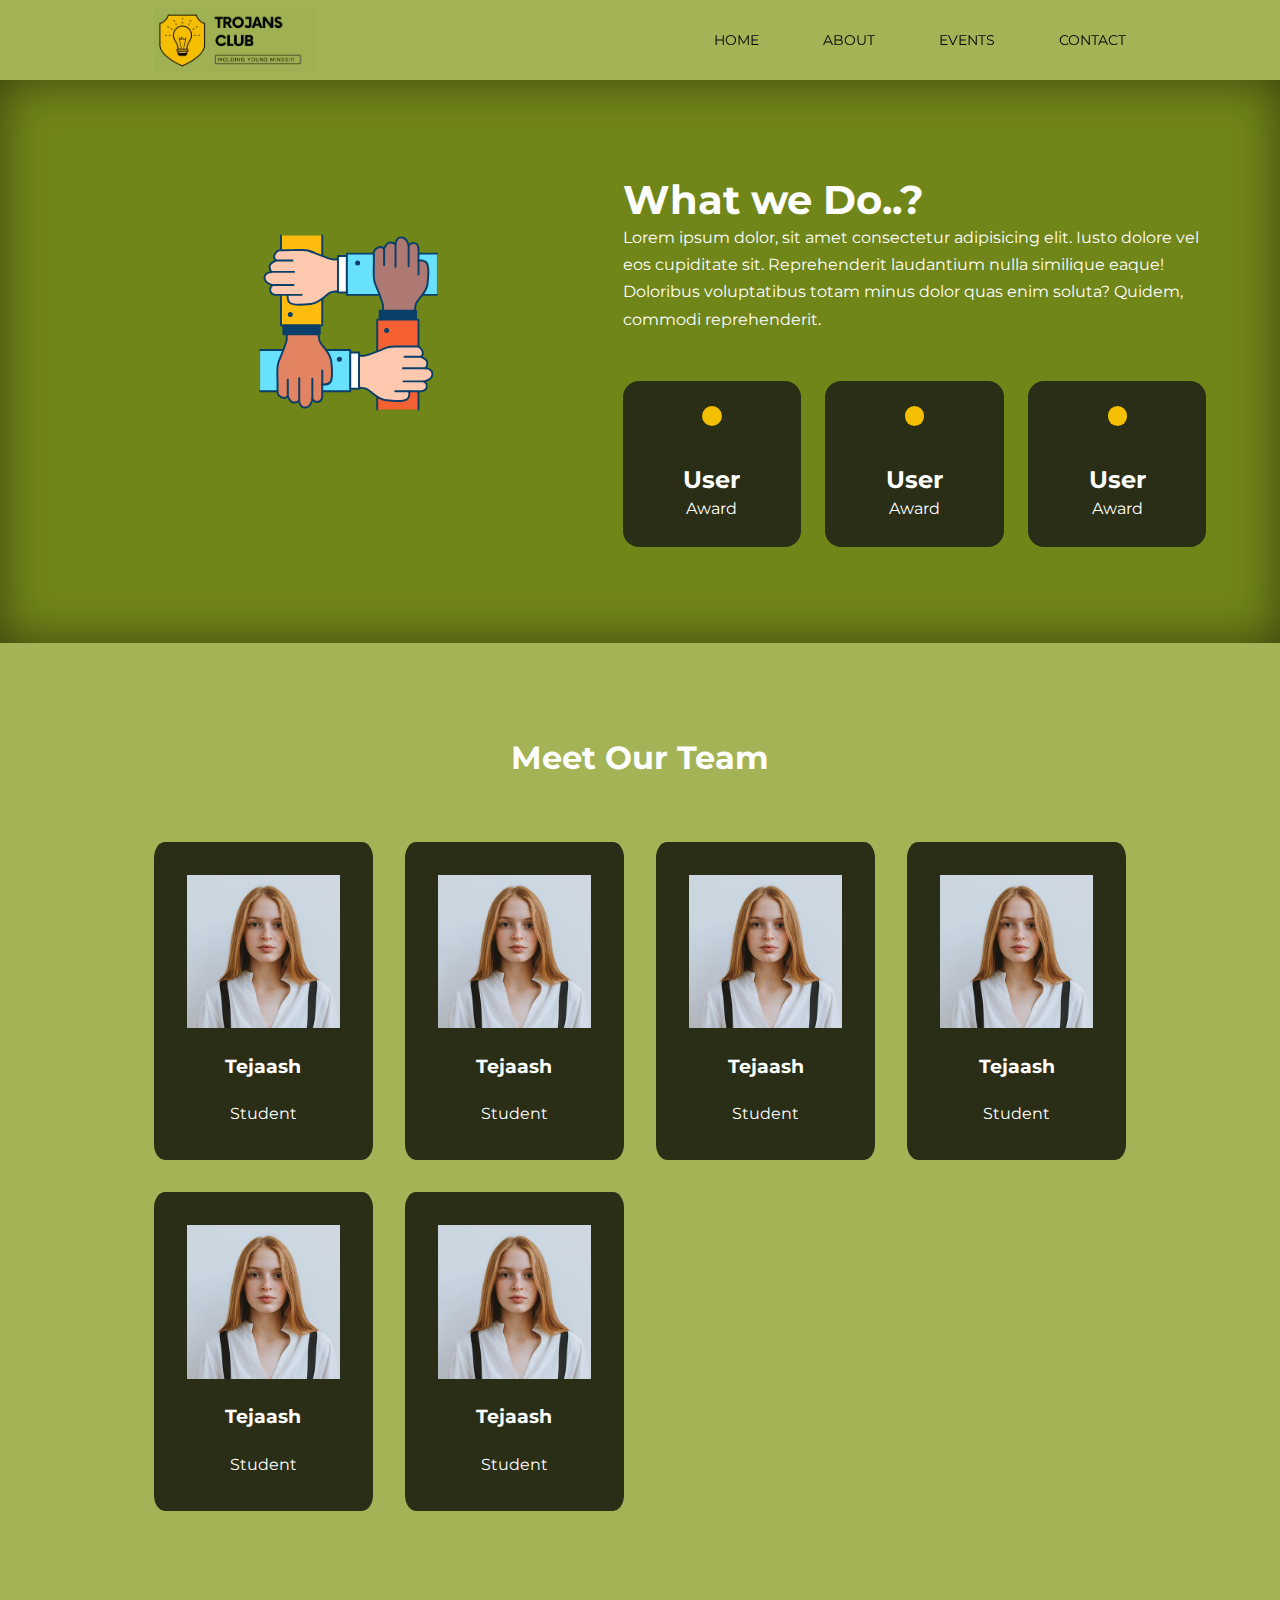
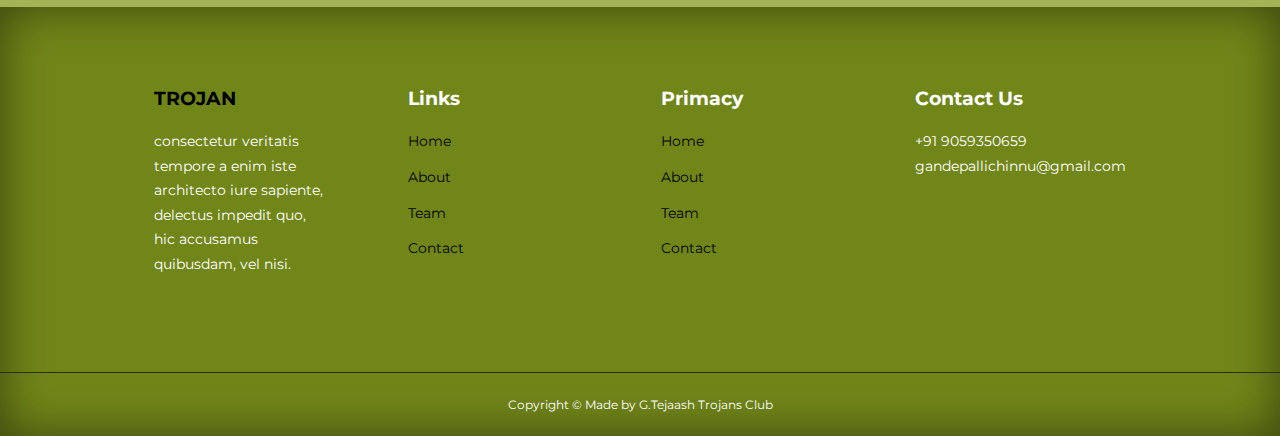
==== about.html @ a079856e "Add files via upload" ====
<!DOCTYPE html>
<!--[if lt IE 7]>      <html class="no-js lt-ie9 lt-ie8 lt-ie7"> <![endif]-->
<!--[if IE 7]>         <html class="no-js lt-ie9 lt-ie8"> <![endif]-->
<!--[if IE 8]>         <html class="no-js lt-ie9"> <![endif]-->
<!--[if gt IE 8]>      <html class="no-js"> <!--<![endif]-->
<html>
    <head>
        <meta charset="utf-8">
        <meta http-equiv="X-UA-Compatible" content="IE=edge">
        <title>  </title>
        <meta name="description" content="">
        <meta name="viewport" content="width=device-width, initial-scale=1">
        <link rel="stylesheet" href="style.css">
        <link rel="stylesheet" href="about.css">


        <!-- icons -->
        <link rel="stylesheet" href="https://unicons.iconscout.com/release/v4.0.0/css/line.css">
        <!-- Font -->
        <link rel="preconnect" href="https://fonts.googleapis.com">
        <link rel="preconnect" href="https://fonts.gstatic.com" crossorigin>
        <link href="https://fonts.googleapis.com/css2?family=Montserrat:wght@300;400;500;600;700;800;900&display=swap" rel="stylesheet">
        
    </head>
    <body>

<!--================================================  NAVBAR ===================================================================-->

        <nav>
            <div class="container nav__container">
                <a href="index.html"><img src="images/ezgif.com-gif-maker.gif" height="64" width="64" alt=""></a>
                <ul class="nav__menu">
                    <li><a href="index.html">HOME</a></li>
                    <li><a href="about.html">ABOUT</a></li>
                    <li><a href="index.html#events">EVENTS</a></li>
                    <li><a href="index.html">CONTACT</a></li>
                </ul>
                <button id="open-menu-btn"><i class="uil uil-list-ul"></i></button>
                <button id="close-menu-btn"><i class="uil uil-multiply"></i></button>
            </div>
        </nav>
  <!--================================================ Achievements ===================================================================-->
      <section class="about__achievements">
     <div class="container about__achievements-container">
        <div class="about__achievements__left">
            <img src="images/Team building _Outline.svg" alt="">

        </div>
        <div class="about__achievements__right">
            <h1>What we Do..?</h1>
            <p>Lorem ipsum dolor, sit amet consectetur adipisicing elit. Iusto dolore vel eos cupiditate sit. Reprehenderit laudantium nulla similique eaque! Doloribus voluptatibus totam minus dolor quas enim soluta? Quidem, commodi reprehenderit.</p>
            <div class="achievements__cards">
                <article class="achievements__card">
                    <span class="achievement__icons">
                        <i class="uil uil-user"></i>
                    </span>
                    <h3>User</h3>
                    <p>Award</p>
                </article>

                <article class="achievements__card">
                    <span class="achievement__icons">
                        <i class="uil uil-user"></i>
                    </span>
                    <h3>User</h3>
                    <p>Award</p>
                </article>

                <article class="achievements__card">
                    <span class="achievement__icons">
                        <i class="uil uil-user"></i>
                    </span>
                    <h3>User</h3>
                    <p>Award</p>
                </article>
            </div>
        
        
        </div>


        </div>
      </section>


  <!--================================================ Team ===================================================================-->

      <section class="team">
        <h2>Meet Our Team</h2>
        <div class="container team__container">
            <article class="team__member">
                <div class="team__member-image">
                    <img src="images/tm7.jpg" alt="">
                </div>
                <div class="team__member-info">
                    <h4>Tejaash</h4>
                    <p>Student</p>
                </div>
                <div class="team__member-socials">
                    <a href=""><i class="uil uil-instagram"></i></a>
                </div>
            </article>

            <article class="team__member">
                <div class="team__member-image">
                    <img src="images/tm7.jpg" alt="">
                </div>
                <div class="team__member-info">
                    <h4>Tejaash</h4>
                    <p>Student</p>
                </div>
                <div class="team__member-socials">
                    <a href=""><i class="uil uil-instagram"></i></a>
                </div>
            </article>

            <article class="team__member">
                <div class="team__member-image">
                    <img src="images/tm7.jpg" alt="">
                </div>
                <div class="team__member-info">
                    <h4>Tejaash</h4>
                    <p>Student</p>
                </div>
                <div class="team__member-socials">
                    <a href=""><i class="uil uil-instagram"></i></a>
                </div>
            </article>

            <article class="team__member">
                <div class="team__member-image">
                    <img src="images/tm7.jpg" alt="">
                </div>
                <div class="team__member-info">
                    <h4>Tejaash</h4>
                    <p>Student</p>
                </div>
                <div class="team__member-socials">
                    <a href=""><i class="uil uil-instagram"></i></a>
                </div>
            </article>

            <article class="team__member">
                <div class="team__member-image">
                    <img src="images/tm7.jpg" alt="">
                </div>
                <div class="team__member-info">
                    <h4>Tejaash</h4>
                    <p>Student</p>
                </div>
                <div class="team__member-socials">
                    <a href=""><i class="uil uil-instagram"></i></a>
                </div>
            </article>

            <article class="team__member">
                <div class="team__member-image">
                    <img src="images/tm7.jpg" alt="">
                </div>
                <div class="team__member-info">
                    <h4>Tejaash</h4>
                    <p>Student</p>
                </div>
                <div class="team__member-socials">
                    <a href=""><i class="uil uil-instagram"></i></a>
                </div>
            </article>
        </div>

      </section>





<!--================================================ Footer===================================================================-->


<footer>
    <div class="container footer__container">
        <div class="footer__1">
            <a href="index.html" class="footer__logo"><h4>TROJAN</h4></a>
            <p>
             consectetur veritatis tempore a enim iste architecto iure sapiente, delectus impedit quo, hic accusamus quibusdam, vel nisi.
            </p>
        </div>

        <div class="footer__2">
            <h4>Links</h4>
            <ul class="links">
                <li><a href="index.html">Home</a></li>
                <li><a href="index.html">About</a></li>
                <li><a href="index.html">Team</a></li>
                <li><a href="index.html">Contact</a></li>

            </ul>
        </div>

        <div class="footer__3">
            <h4>Primacy</h4>
            <ul class="privacy">
                <li><a href="index.html">Home</a></li>
                <li><a href="index.html">About</a></li>
                <li><a href="index.html">Team</a></li>
                <li><a href="index.html">Contact</a></li>

            </ul>
        </div>

        <div class="footer__4">
            <h4>Contact Us</h4>
            <div>
                <p>+91 9059350659</p>
                <p>gandepallichinnu@gmail.com</p>
            </div>
            <ul class="footer__socials">
                <li>
                    <a href=""><i class="uil uil-facebook"></i></a>
                </li>
                <li>
                    <a href=""><i class="uil uil-linkedin"></i></a>
                </li>
                <li>
                    <a href=""><i class="uil uil-instagram"></i></a>
                </li>
                <li>
                    <a href=""><i class="uil uil-twitter"></i></a>
                </li>
            </ul>
    

        </div>

        
       

    </div>
    <div class="footer__copyright">
        <small>Copyright &copy; Made by <span>G.Tejaash</span> Trojans Club</small>
    </div>
</footer>





<script src="navscroll.js"></script>





       
    </body>
</html>
---- style.css ----
*{
    margin: 0;
    padding: 0;
    border: 0;
    outline: 0;
    text-decoration: none;
    list-style: none;
    box-sizing: border-box;
}
html{
    scroll-behavior: smooth;
}

:root{

    --primary: #a3b355;
    --secondary: #f5bf01;
    --tertiary: #2a2e16;
    --quaternary: #dbdd8a;
    --quinary: #718619;
    --container-width-lg: 76%;
    --container-width-md: 90%;
    --container-width-sm: 94%;

    --transition: all 400ms ease;
}
body{
    font-family: 'Montserrat', sans-serif;
    line-height: 1.7;
    color: white;
    background-color: var(--primary);
}
.container{
    width: var(--container-width-lg);
    margin: 0 auto;
}
section{
    padding: 6rem 0;
}
section h2{
    text-align: center;
    margin-bottom: 4rem;

}
h1,
h2,
h3,
h4,
h5{
    line-height: 1.2;
}


h1{
    font-size: 2.5rem;
}
h2{
    font-size: 2rem;
}
h3{
    font-size: 1.5rem;
}
h4{
    font-size: 1.2rem;
}
a{
    color: black;
}
img{
    width: 100%;
    display: block;
    object-fit: cover;
}
.btn{
    display: inline-block;
    background: var(--tertiary);
    color: white;
    border-radius: 30px;
    padding: 1rem 2rem;
    /* border: 1px solid transparent; */
    font-weight: 500;
    transition: var(--transition)
}
.btn:hover{
    background: var(--tertiary);
    color: white;
    box-shadow: 0 8px 16px 0 rgba(0,0,0,0.2), 0 15px 20px 0 rgba(0,0,0,0.19);
}
.btn-primary{
    background: var(--tertiary);
    color: white;
    border-radius: 30px;
}
.btn-primary:hover{
    box-shadow: 0px 0px 10px rgba(0,0,0,0.5);
    box-shadow: 0 8px 16px 0 rgba(0,0,0,0.2), 0 15px 20px 0 rgba(0,0,0,0.19);

}





/*===========================================================NAVBAR============================================================ */


nav{
    background: transparent;
    width: 100vw;
    height: 5rem;
    position: fixed;
    top: 0;
    z-index: 11;
}
.window-scroll{
    background-color: var(--primary);
    box-shadow: 0 1rem 1rem rgba(0,0,0,0.3);
    /* transition: var(--transition); */
}

.nav__container{
    display: flex;
    align-items: center;
    justify-content: space-between;
    height: 100%;
}
nav button{
    display: none;
}
.nav__menu{
    display: flex;
    gap: 4rem;
    align-items: center

}
.nav__menu a{
    font-size: 0.9rem;
    transition: var(--transition);
}
.nav__menu a:hover{
    color: white;
    width: 100%;
}




/* <!--================================================ HEADER  ===================================================================--> */

header{
    position: relative;
    top: 5rem;
    overflow: hidden;
    height: 70vh;
    margin-bottom: 5rem;
    color: whitesmoke;
}
.header__container{
    display: grid;
    grid-template-columns: 1fr 1fr;
    align-items: center;
    gap: 5rem;
    height: 100%;
}
.header__left p{
    margin: 1rem 0 2.4rem;
}



/*=========================================================== CATEGORIES ============================================================ */


.categories{
    background-color: var(--quinary);
    height: 31rem;
    box-shadow: inset 0 0 3rem rgba(0, 0, 0, 0.5);

}
.categories h1{
    line-height :1;
    margin-bottom: 3rem;
}
.categories__container{
    display: grid;
    grid-template-columns: 40% 60%;
    /* gap: 4rem; */
    
}
.categories__left
{
    margin-right: 4rem;;
}
.categories__left p{

    margin: 1rem 0 3rem;
}
.categories__right{
    display:grid;
    grid-template-columns: repeat(3, 1fr);
    gap: 1.2rem;

}
.category{
    background-color: var(--tertiary);
    padding: 2rem;
    border-radius: 2rem;
    transition: var(--transition);
}
.category:hover{
    box-shadow: 0 3rem 3rem rgba(0, 0, 0, 0.3);
    z-index: 1;
}

/* .category:nth-child(2) .category__icon{
    background-color: var(--tertiary);
}
.category:nth-child(1) .category__icon{
    background-color: var(--tertiary);
}
.category:nth-child(3) .category__icon{
    background-color: var(--tertiary);
}
.category:nth-child(4) .category__icon{
    background-color: var(--tertiary);
} */
.category__icon{
    background-color: var(--secondary);
    padding: 0.7rem;
    border-radius:1.5rem;
    color:var(--tertiary);
    font-size: 1.5rem;
}
.category h5{
    margin: 2rem 0 1rem;
} 
.category p{
    font-size: 0.85rem;
}



/*=========================================================== CATEGORIES ============================================================ */

.courses{
    margin-top: 10rem;
}
.courses__container{
    display: grid;
    grid-template-columns: repeat(3, 1fr);
    gap: 2rem;
}
.course{
    background-color: var(--quinary);
    text-align: center;
    border: 1px solid transparent;
    transition: var(--transition);
}
.course:hover{
    border-color: var(--quinary);
    background: transparent;
}
.ccourse__info{
    padding: 2rem;
}
.ccourse__info p{
    margin: 1.2rem 0 2rem;
    font-size: 0.9rem;
}


/*=========================================================== FAQs ============================================================ */

.faqs{
    background-color: var(--quinary);
    box-shadow: inset 0 0 3rem rgba(0, 0, 0, 0.5);
}
.faqs__container{
    display: grid;
    grid-template-columns: 1fr 1fr;
    gap: 1rem;
}
.faq{
    padding: 1rem;
    display: flex;
    align-items: center;
    gap: 1.4rem;
    height: fit-content;
    background:var(--tertiary);
    cursor: pointer;
}
.faq h4{
    font-size: 1rem;
    line-height: 2.2;
}
.faq__icon{
    align-self: flex-start;
    font-size: 1.2rem;
}
.faq p{
    margin-top: 0.8rem;
    display: none;
}
.faq.open p{
    display: block;
}

/*=========================================================== Events ============================================================ */


.testimonials__container{
    overflow-x: hidden ;
    position: relative;
    margin-bottom: 5rem;
}
.testimonial{
    padding-top: 2rem;
}
.avatar{
    width: 30rem;
    height: 15rem;
    border-radius: 0%;
    overflow: hidden;
    margin: 0 auto 1rem;
    border: 1px solid var(--tertiary);   
}
.testimonial__info{
    text-align: center;
}
.testimonial__body {
    padding:2rem;
    background: var(--tertiary);
    margin-top: 3rem;

}


/*=========================================================== footer =========================================================== */




footer{
    background-color: var(--quinary);
    padding-top: 5rem;
    font-size: 0.9rem;
    box-shadow: inset 0 0 3rem rgba(0, 0, 0, 0.5);


}

.footer__container{

    display: grid;
    grid-template-columns: repeat(4, 1fr);
    gap: 5rem;
}
.footer__container > div h4{
    margin-bottom: 1.2rem;
}

.footer__1 p{
    margin: 0 0 2rem;
}
footer ul li{
    margin-bottom: 0.7rem;
}
footer ul li:hover{
text-decoration: underline;
}
.footer__socials{
    display: flex;
    gap:1rem;
    font-size: 1.5rem;
    margin-top:2rem ;
    
}
.footer__socials a{
    color: var(--tertiary);
    font-size: 1.5rem;

}


.footer__copyright{
    text-align: center;
    margin-top: 4rem;
    padding: 1.2rem;
    border-top: 1px solid var(--tertiary);
}

/* =================================================TABLET MEDIA QUIERY ============================ */

@media screen and (max-width: 1024px)
{



.btn{
    background: var(--tertiary);
    color: white;
    box-shadow: 0 8px 16px 0 rgba(0,0,0,0.2), 0 15px 20px 0 rgba(0,0,0,0.19);
}

.btn-primary{
    box-shadow: 0px 0px 10px rgba(0,0,0,0.5);
    box-shadow: 0 8px 16px 0 rgba(0,0,0,0.2), 0 15px 20px 0 rgba(0,0,0,0.19);

}
    .container{
        width:var(--container-width-md)
    }
    h1{
        font-size: 2.2rem;
    }
    h2{
        font-size: 1.7rem;
    }
    h3{
        font-size: 1.4rem;
    }
    h4{
        font-size: 1.2rem;}



    nav button{
        display: inline-block;
        background: transparent;
        font-size: 1.8rem;
        color: var(--tertiary);
        cursor: pointer;
    }
    nav button#close-menu-btn{
        display: none;
    }
    .nav__menu{
        position: fixed;
        top:5rem;
        right: 5%;
        height: fit-content;
        width:18rem;
        flex-direction: column;
        gap: 0;
        display:none;

    }
    .nav__menu li{
        width:100%;
        height:5.8rem;

    }
      .nav__menu li a{
        background:var(--tertiary);
        color: var(--quaternary);
        box-shadow: -4rem 6rem 10rem rgba(0, 0, 0, 0.6);
        width: 100%;
        height: 100%;
        display:grid;
        place-items: center;

    }
    .nav__menu li a:hover{
        background: var(--quinary);
        color: var(--tertiary);
    }


/*======================= header=========     */

header{
    height: 62vh;
margin-bottom: 4rem;
}
.header__container{
    gap: 0;
    padding-bottom: 3rem;

}


/*======================= CATEGORIES =========     */
.categories{
    height: auto;
}
.categories__container{
    display: grid;
    grid-template-columns: 1fr;
    gap: 3rem;
}
.categories__left{
    margin-right: 0;
}

/*======================= DAILY =========     */
.courses{
    margin-top: 0;
}
.courses__container{
    grid-template-columns: 1fr 1fr;
}

/*======================= FAQs =========     */
.faqs__container{
    grid-template-columns: 1fr;
}
.faq{
    padding: 1.5rem;

}

/*======================= Footer =========     */
.footer__container{
    grid-template-columns: 1fr 1fr;
}
.avatar{
    width: 20rem;
    height: 15rem;
}

}





/* ================================================= MOBILE MEDIA QUIERY ============================ */
@media screen and (max-width: 600px)
{
    
    .container{
        width:var(--container-width-sm)
    }
/* ===================NAVBAR=========== */

    .nav__menu{
        right: 3%;
    }

    /* =================== HEADER =========== */
    header{
        height:100vh;
    }
    .header__container{
        grid-template-columns: 1fr;
        text-align: center;
        margin-top: 0;
    }
.header__left p{
    margin-bottom:1.3rem;
}

    /* =================== CATEGORIES =========== */
.categories__right{
    grid-template-columns: 1fr 1fr;
    gap: 0.7rem;
}
.category{
    padding:1rem;
    border-radius: 1rem;
}
.category__icon{
    margin-top: 0px;
    height: 3;
    display: inline-block;
}


    /* =================== COURSES =========== */

    .courses__container{

        grid-template-columns: 1fr;
    }

        /* =================== EVNETS=========== */

        .testimonial__body{
            padding: 1.2em;
        }
        .swiper-wrapper{
          grid-template-columns: 1fr;
        }


        /* =================== FOOTER=========== */

        .footer__container{
            grid-template-columns: 1fr;
            text-align: center;
            gap: 2rem;
        }
        .footer__1 p{
            margin: 1rem auto;
        }
        .footer__socials{
            justify-content: center;
        }



}
---- about.css ----
:root{

    --primary: #a3b355;
    --secondary: #f5bf01;
    --tertiary: #2a2e16;
    --quaternary: #dbdd8a;
    --quinary: #718619;
    --container-width-lg: 76%;
    --container-width-md: 90%;
    --container-width-sm: 94%;

    --transition: all 400ms ease;
}


.about__achievements {
    background-color: var(--quinary);
        box-shadow: inset 0 0 3rem rgba(0,0,0,0.5);


  margin-top: 5rem;
}
.about__achievements-container {
    display: grid;
    grid-template-columns: 40% 60%;
    gap:5rem;
}

.about__achievements-right > p{
    margin:1.6rem 0 2.5rem;
}
.achievements__cards{
    display: grid;
    grid-template-columns: repeat(3, 1fr);
    grid-gap: 1.5rem;
    margin-top: 3rem;
}
.achievements__card{
    background-color:var(--tertiary);
    padding:1.6rem;
    border-radius:1rem;
    text-align:center;
    transition: var(--transition);
}
.achievements__card:hover{
   background:var(--tertiary);
   box-shadow: 0 3rem 3rem rgba(0,0,0,0.3);
}
.achievement__icons{
    background-color: var(--secondary);
    color: var(--tertiary);
    padding:0.6rem;
    border-radius:2rem;
    display:inline-block;
    margin-bottom: 2rem;
    font-size:1.5rem;
}


/* ================TEAM============================ */

.team{
    background-color: var(--primary);
    /* box-shadow: inset 0 0 3rem rgba(0,0,0,0.5); */
}
.team__container{
    display: grid;
    grid-template-columns: repeat(4, 1fr);
    gap:2rem;
}
.team__member{
    background-color: var(--tertiary);
    padding:2rem;
    border: 1px solid transparent;
    transition: var(--transition);
    position: relative;
    overflow: hidden;
    border-radius:5%;
}
.team__member:hover{
    background-color: transparent;
    border-color: var(--quaternary);
}
/* .team__member-image img{
    filter: saturate(0);
}
.team__member-image img:hover{
    filter: saturate(1);
} */
.team__member-info *{
    text-align: center;
    margin-top: 1.4em;

}
.team__member-info p{
   color: white;
}
.team__member-socials{
position: absolute;
top: 50%;
transform: translateY(-50%);
right: -100%;
display: flex;
flex-direction: column;
background-color: var(--tertiary);

border-radius: 1rem 0 0 1rem;
transition: var(--transition);

}
.team__member:hover
.team__member-socials{
right:0;
}
.team__member-socials a{
    padding: 1rem;
    color: var(--secondary);
}




/* ================TABLETS============================ */

@media screen and (max-width:1024px)
{
    .about__achievements{
        margin-top: 5rem;
    }
    .about__achievements-container{
        grid-template-columns: 1fr;
        gap: 4rem;
    }
    .team__container{
        grid-template-columns: repeat(3, 1fr);
        gap:1.5rem;
    }
    .team__member{
        padding: 1rem;
    }
}


/* ================phones============================ */

@media screen and (max-width:600px)
{
    .achievements__cards{
        grid-template-columns: 1fr 1fr;
        gap:0.7rem;
    }
    .team__container{
        grid-template-columns: 1fr 1fr;
        gap:0.7rem;
    }
    .team__member{
        padding: 0;
    }
    .team__member p{
        margin-bottom: 1.5rem;
    }
}
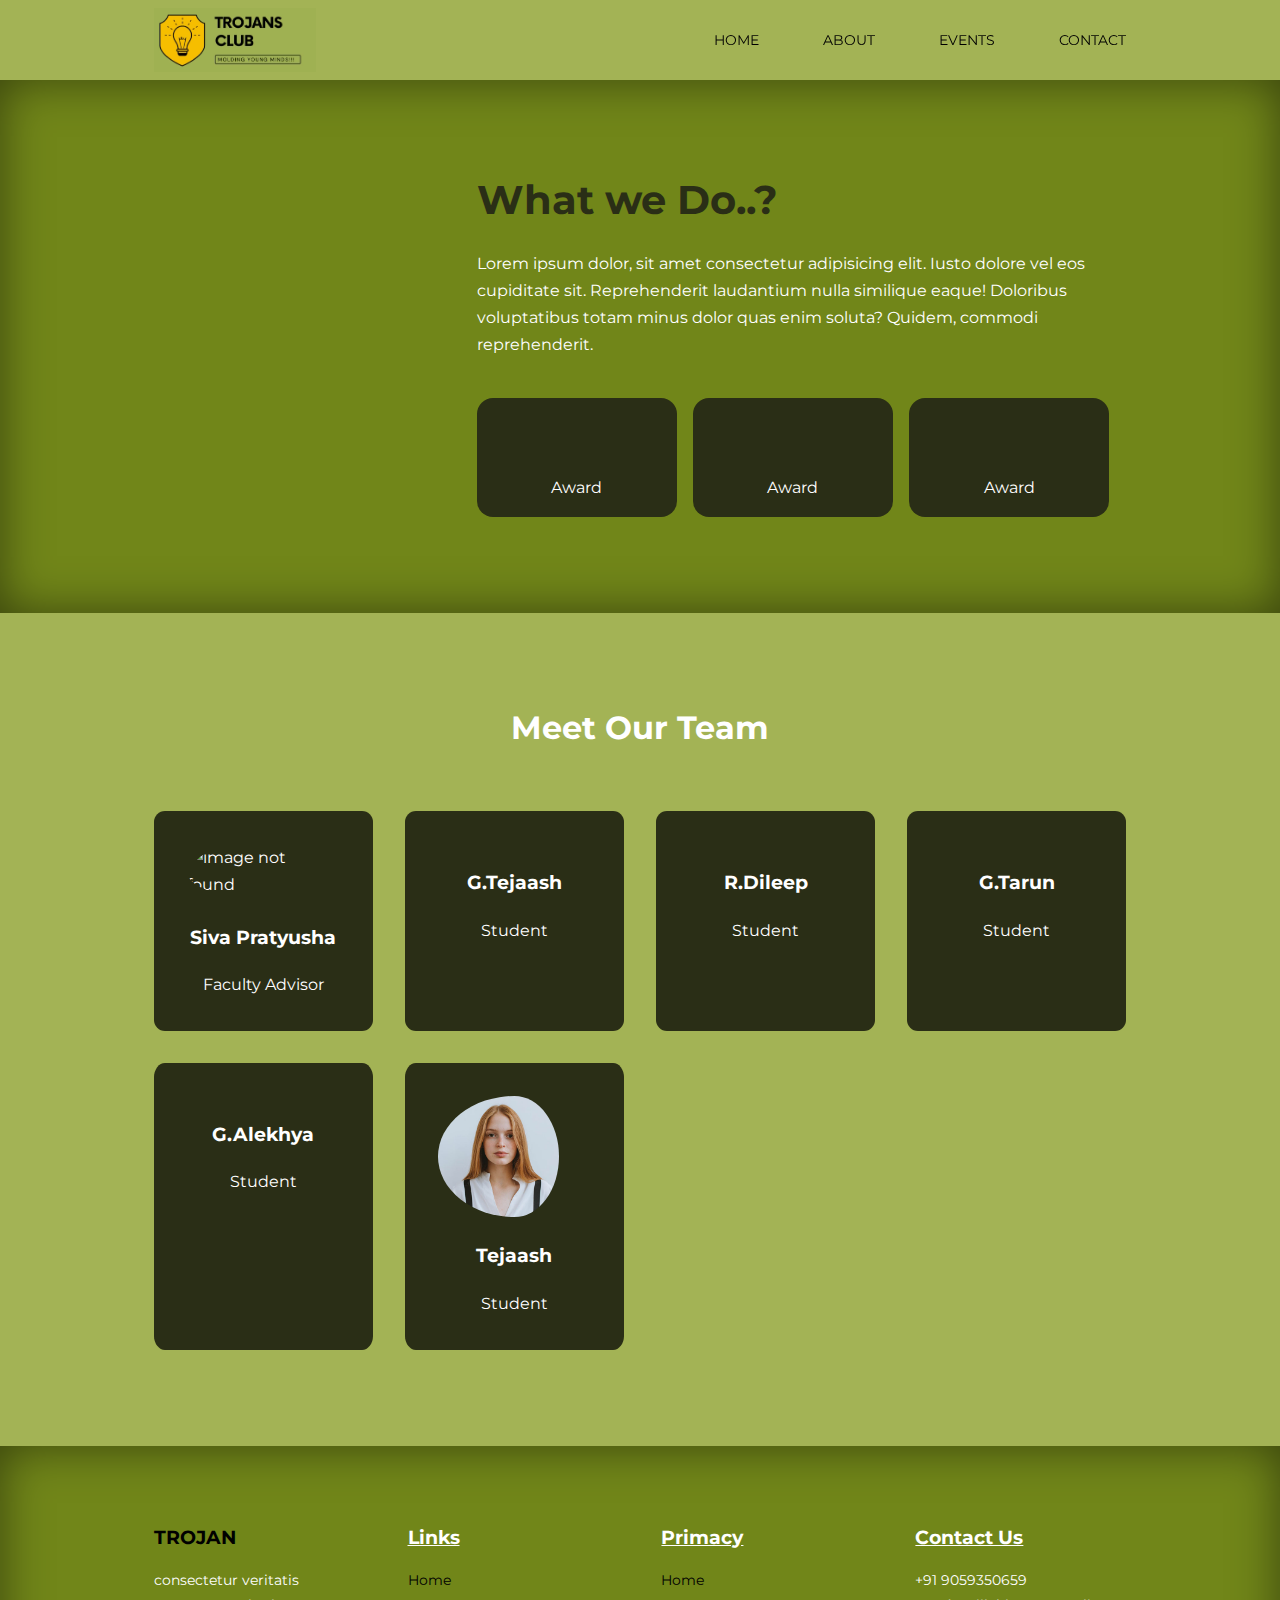
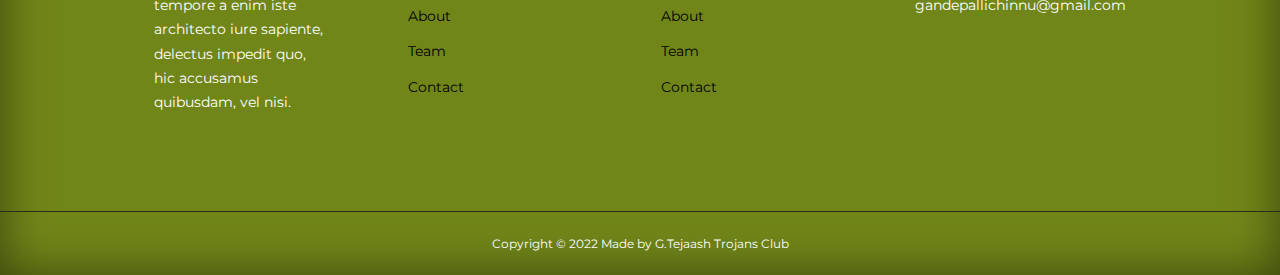
==== commit df71e52f: "Add files via upload" ====
--- a/about.html
+++ b/about.html
@@ -43,8 +43,15 @@
       <section class="about__achievements">
      <div class="container about__achievements-container">
         <div class="about__achievements__left">
-            <img src="images/Team building _Outline.svg" alt="">
-
+            <script src="https://cdn.lordicon.com/xdjxvujz.js"></script>
+            <lord-icon
+                src="https://cdn.lordicon.com/jefnhaqh.json"
+                trigger="loop"
+                delay="2000"
+                colors="outline:#121331,primary:#2ca58d,secondary:#646e78,tertiary:#ebe6ef"
+                style="width:18rem;height:18rem">
+            </lord-icon>
+            
         </div>
         <div class="about__achievements__right">
             <h1>What we Do..?</h1>
@@ -52,25 +59,42 @@
             <div class="achievements__cards">
                 <article class="achievements__card">
                     <span class="achievement__icons">
-                        <i class="uil uil-user"></i>
-                    </span>
-                    <h3>User</h3>
+                        <script src="https://cdn.lordicon.com/xdjxvujz.js"></script>
+                        <script src="https://cdn.lordicon.com/xdjxvujz.js"></script>
+                        <lord-icon
+                            src="https://cdn.lordicon.com/oegrrprk.json"
+                            trigger="loop"
+                            delay="2000"
+                            colors="primary:#121331,secondary:#646e78,tertiary:#ffc738,quaternary:#4bb3fd"
+                            style="width:50px;height:50px">
+                        </lord-icon>                  </span>
+                    <!-- <h3>User</h3> -->
                     <p>Award</p>
                 </article>
 
                 <article class="achievements__card">
                     <span class="achievement__icons">
-                        <i class="uil uil-user"></i>
-                    </span>
-                    <h3>User</h3>
+                        <lord-icon
+                            src="https://cdn.lordicon.com/oegrrprk.json"
+                            trigger="loop"
+                            delay="2000"
+                            colors="primary:#121331,secondary:#646e78,tertiary:#ffc738,quaternary:#4bb3fd"
+                            style="width:50px;height:50px">
+                        </lord-icon>                    </span>
+                    <!-- <h3>User</h3> -->
                     <p>Award</p>
                 </article>
 
                 <article class="achievements__card">
                     <span class="achievement__icons">
-                        <i class="uil uil-user"></i>
-                    </span>
-                    <h3>User</h3>
+                        <lord-icon
+                            src="https://cdn.lordicon.com/oegrrprk.json"
+                            trigger="loop"
+                            delay="2000"
+                            colors="primary:#121331,secondary:#646e78,tertiary:#ffc738,quaternary:#4bb3fd"
+                            style="width:50px;height:50px">
+                        </lord-icon>                     </span>
+                    <!-- <h3>User</h3> -->
                     <p>Award</p>
                 </article>
             </div>
@@ -90,6 +114,84 @@
         <div class="container team__container">
             <article class="team__member">
                 <div class="team__member-image">
+                    <img src="#" alt="image not found">
+                </div>
+                <div class="team__member-info">
+                    <h4>Siva Pratyusha</h4>
+                    <p>Faculty Advisor</p>
+                </div>
+                <div class="team__member-socials">
+                    <a href=""><i class="uil uil-instagram"></i></a>
+                    <a href=""><i class="uil uil-linkedin"></i></a>
+                    <!-- <a href=""><i class="uil uil-twitter"></i></a> -->
+                    <a href=""><i class="uil uil-github"></i></a>                </div>
+            </article>
+
+            <article class="team__member">
+                <div class="team__member-image">
+                    <img src="images/chinnu.jpg" alt="">
+                    
+                </div>
+                <div class="team__member-info">
+                    <h4>G.Tejaash</h4>
+                    <p>Student</p>
+                </div>
+                <div class="team__member-socials">
+                    <a href=""><i class="uil uil-instagram"></i></a>
+                    <a href=""><i class="uil uil-linkedin"></i></a>
+                    <!-- <a href=""><i class="uil uil-twitter"></i></a> -->
+                    <a href=""><i class="uil uil-github"></i></a>                </div>
+            </article>
+
+            <article class="team__member">
+                <div class="team__member-image">
+                    <img src="images/dileep.jpg" alt="">
+                </div>
+                <div class="team__member-info">
+                    <h4>R.Dileep</h4>
+                    <p>Student</p>
+                </div>
+                <div class="team__member-socials">
+                    <a href=""><i class="uil uil-instagram"></i></a>
+                    <a href=""><i class="uil uil-linkedin"></i></a>
+                    <!-- <a href=""><i class="uil uil-twitter"></i></a> -->
+                    <a href=""><i class="uil uil-github"></i></a>
+
+                </div>
+            </article>
+
+            <article class="team__member">
+                <div class="team__member-image">
+                    <img src="images/tarun.jpg" alt="">
+                </div>
+                <div class="team__member-info">
+                    <h4>G.Tarun</h4>
+                    <p>Student</p>
+                </div>
+                <div class="team__member-socials">
+                    <a href=""><i class="uil uil-instagram"></i></a>
+                    <a href=""><i class="uil uil-linkedin"></i></a>
+                    <!-- <a href=""><i class="uil uil-twitter"></i></a> -->
+                    <a href=""><i class="uil uil-github"></i></a>                </div>
+            </article>
+
+            <article class="team__member">
+                <div class="team__member-image">
+                    <img src="images/WhatsApp Image 2022-07-16 at 5.50.22 PM.jpeg" alt="">
+                </div>
+                <div class="team__member-info">
+                    <h4>G.Alekhya</h4>
+                    <p>Student</p>
+                </div>
+                <div class="team__member-socials">
+                    <a href=""><i class="uil uil-instagram"></i></a>
+                    <a href=""><i class="uil uil-linkedin"></i></a>
+                    <!-- <a href=""><i class="uil uil-twitter"></i></a> -->
+                    <a href=""><i class="uil uil-github"></i></a>                </div>
+            </article>
+
+            <article class="team__member">
+                <div class="team__member-image">
                     <img src="images/tm7.jpg" alt="">
                 </div>
                 <div class="team__member-info">
@@ -98,72 +200,9 @@
                 </div>
                 <div class="team__member-socials">
                     <a href=""><i class="uil uil-instagram"></i></a>
-                </div>
-            </article>
-
-            <article class="team__member">
-                <div class="team__member-image">
-                    <img src="images/tm7.jpg" alt="">
-                </div>
-                <div class="team__member-info">
-                    <h4>Tejaash</h4>
-                    <p>Student</p>
-                </div>
-                <div class="team__member-socials">
-                    <a href=""><i class="uil uil-instagram"></i></a>
-                </div>
-            </article>
-
-            <article class="team__member">
-                <div class="team__member-image">
-                    <img src="images/tm7.jpg" alt="">
-                </div>
-                <div class="team__member-info">
-                    <h4>Tejaash</h4>
-                    <p>Student</p>
-                </div>
-                <div class="team__member-socials">
-                    <a href=""><i class="uil uil-instagram"></i></a>
-                </div>
-            </article>
-
-            <article class="team__member">
-                <div class="team__member-image">
-                    <img src="images/tm7.jpg" alt="">
-                </div>
-                <div class="team__member-info">
-                    <h4>Tejaash</h4>
-                    <p>Student</p>
-                </div>
-                <div class="team__member-socials">
-                    <a href=""><i class="uil uil-instagram"></i></a>
-                </div>
-            </article>
-
-            <article class="team__member">
-                <div class="team__member-image">
-                    <img src="images/tm7.jpg" alt="">
-                </div>
-                <div class="team__member-info">
-                    <h4>Tejaash</h4>
-                    <p>Student</p>
-                </div>
-                <div class="team__member-socials">
-                    <a href=""><i class="uil uil-instagram"></i></a>
-                </div>
-            </article>
-
-            <article class="team__member">
-                <div class="team__member-image">
-                    <img src="images/tm7.jpg" alt="">
-                </div>
-                <div class="team__member-info">
-                    <h4>Tejaash</h4>
-                    <p>Student</p>
-                </div>
-                <div class="team__member-socials">
-                    <a href=""><i class="uil uil-instagram"></i></a>
-                </div>
+                    <a href=""><i class="uil uil-linkedin"></i></a>
+                    <!-- <a href=""><i class="uil uil-twitter"></i></a> -->
+                    <a href=""><i class="uil uil-github"></i></a>                </div>
             </article>
         </div>
 
@@ -236,8 +275,9 @@
 
     </div>
     <div class="footer__copyright">
-        <small>Copyright &copy; Made by <span>G.Tejaash</span> Trojans Club</small>
+        <small>Copyright &copy; 2022 Made by <span>G.Tejaash</span> Trojans Club</small>
     </div>
+    
 </footer>
 
 
--- a/style.css
+++ b/style.css
@@ -226,10 +226,12 @@
 } */
 .category__icon{
     background-color: var(--secondary);
-    padding: 0.7rem;
-    border-radius:1.5rem;
-    color:var(--tertiary);
-    font-size: 1.5rem;
+    color: var(--tertiary);
+    padding:0.6rem;
+    border-radius:2rem;
+    display:inline-block;
+    /* margin-bottom: 2rem; */
+    font-size:1.5rem;
 }
 .category h5{
     margin: 2rem 0 1rem;
@@ -250,16 +252,18 @@
     grid-template-columns: repeat(3, 1fr);
     gap: 2rem;
 }
+.course__image i{
+    font-size: 6.5rem;
+    color: var(--tertiary);
+}
 .course{
     background-color: var(--quinary);
     text-align: center;
     border: 1px solid transparent;
     transition: var(--transition);
-}
-.course:hover{
-    border-color: var(--quinary);
-    background: transparent;
-}
+
+}
+
 .ccourse__info{
     padding: 2rem;
 }
@@ -319,10 +323,10 @@
 .avatar{
     width: 30rem;
     height: 15rem;
-    border-radius: 0%;
+    border-radius: 1%;
     overflow: hidden;
     margin: 0 auto 1rem;
-    border: 1px solid var(--tertiary);   
+    border: 10px solid var(--quaternary);   
 }
 .testimonial__info{
     text-align: center;
@@ -330,7 +334,18 @@
 .testimonial__body {
     padding:2rem;
     background: var(--tertiary);
-    margin-top: 3rem;
+    margin-top: 0rem;
+
+}
+.testimonial__body .eventbtn{
+    display: inline-block;
+    background: var(--tertiary);
+    color: var(--secondary);
+    border-radius: 30px;
+    /* padding: 1rem 1rem; */
+    /* border: 1px solid transparent; */
+    font-weight: 500;
+    transition: var(--transition)
 
 }
 
@@ -387,6 +402,15 @@
     margin-top: 4rem;
     padding: 1.2rem;
     border-top: 1px solid var(--tertiary);
+}
+.footer__4 h4{
+    text-decoration: underline;
+}
+.footer__3 h4{
+    text-decoration: underline;
+}
+.footer__2 h4{
+    text-decoration: underline;
 }
 
 /* =================================================TABLET MEDIA QUIERY ============================ */
@@ -539,7 +563,7 @@
 
     /* =================== HEADER =========== */
     header{
-        height:100vh;
+        height:105vh;
     }
     .header__container{
         grid-template-columns: 1fr;
@@ -599,4 +623,7 @@
 
 
 
+
+
+
 }--- a/about.css
+++ b/about.css
@@ -22,22 +22,26 @@
 }
 .about__achievements-container {
     display: grid;
-    grid-template-columns: 40% 60%;
+    grid-template-columns: 25% 65%;
     gap:5rem;
 }
 
-.about__achievements-right > p{
+.about__achievements__right > p{
     margin:1.6rem 0 2.5rem;
 }
+.about__achievements__right h1{
+    color: var(--tertiary);
+}
+
 .achievements__cards{
     display: grid;
     grid-template-columns: repeat(3, 1fr);
-    grid-gap: 1.5rem;
-    margin-top: 3rem;
+    grid-gap: 1rem;
+    margin-top: 1rem;
 }
 .achievements__card{
     background-color:var(--tertiary);
-    padding:1.6rem;
+    padding:1rem;
     border-radius:1rem;
     text-align:center;
     transition: var(--transition);
@@ -47,8 +51,8 @@
    box-shadow: 0 3rem 3rem rgba(0,0,0,0.3);
 }
 .achievement__icons{
-    background-color: var(--secondary);
-    color: var(--tertiary);
+    background-color:transparent;
+    color: var(--quaternary);
     padding:0.6rem;
     border-radius:2rem;
     display:inline-block;
@@ -68,6 +72,11 @@
     grid-template-columns: repeat(4, 1fr);
     gap:2rem;
 }
+.team__member-image img{
+    border-radius: 50%;
+    padding-right: 2rem;
+    
+}
 .team__member{
     background-color: var(--tertiary);
     padding:2rem;
@@ -78,7 +87,7 @@
     border-radius:5%;
 }
 .team__member:hover{
-    background-color: transparent;
+    /* background-color: transparent; */
     border-color: var(--quaternary);
 }
 /* .team__member-image img{
@@ -102,7 +111,7 @@
 right: -100%;
 display: flex;
 flex-direction: column;
-background-color: var(--tertiary);
+background-color: var(--secondary);
 
 border-radius: 1rem 0 0 1rem;
 transition: var(--transition);
@@ -114,7 +123,8 @@
 }
 .team__member-socials a{
     padding: 1rem;
-    color: var(--secondary);
+    font-size: 1.3rem;
+    color: var(--tertiary);
 }
 
 
@@ -159,4 +169,9 @@
     .team__member p{
         margin-bottom: 1.5rem;
     }
+    .team__member-socials a{
+        padding: 1rem;
+        font-size: 1rem;
+        color: var(--tertiary);
+    }
 }
